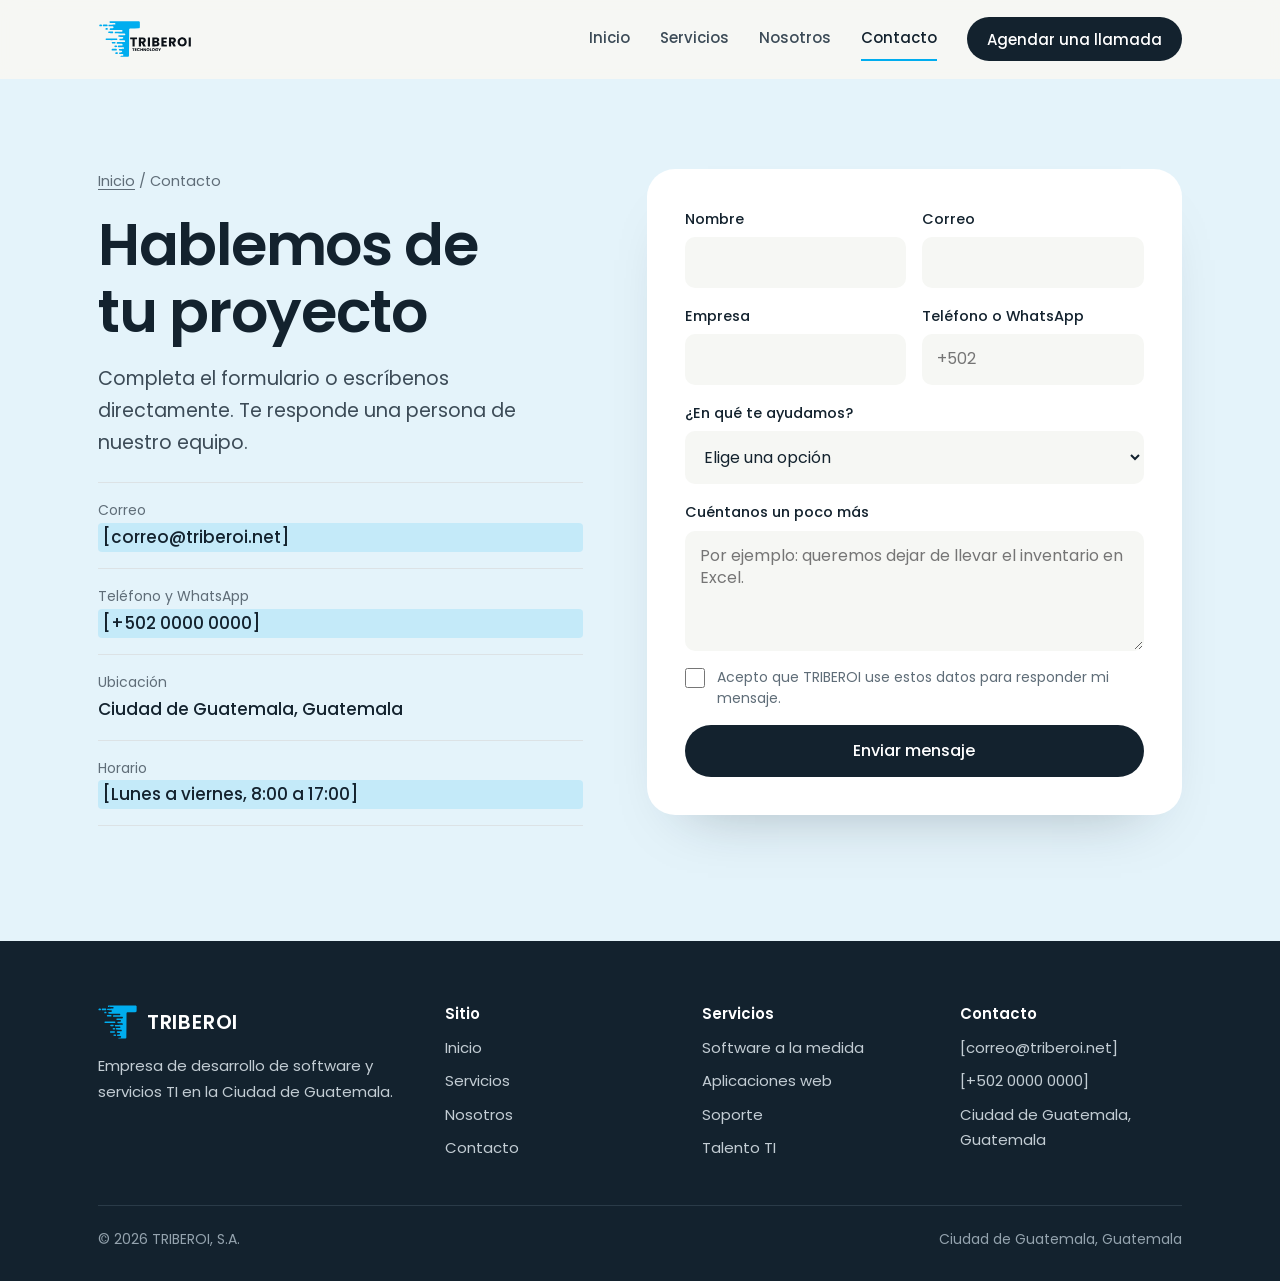
==== contacto/index.html @ c134e934 "Sitio TRIBEROI v4 Co-Authored-By: Claude Opus 5.5 <noreply@anthropic.com> Claude-Session: https://cl" ====
<!doctype html>
<html lang="es-GT">
<head>
<meta charset="utf-8">
<meta name="viewport" content="width=device-width, initial-scale=1, viewport-fit=cover">
<title>Contacto | TRIBEROI Technology, Guatemala</title>
<meta name="description" content="Cuéntanos qué necesitas en software, web o TI. Te responde una persona del equipo de TRIBEROI en la Ciudad de Guatemala.">
<link rel="canonical" href="https://www.triberoi.net/contacto">
<meta name="robots" content="index, follow, max-image-preview:large">
<meta name="geo.region" content="GT-GU"><meta name="geo.placename" content="Ciudad de Guatemala">
<meta property="og:type" content="website"><meta property="og:locale" content="es_GT"><meta property="og:site_name" content="TRIBEROI Technology">
<meta property="og:title" content="Contacto | TRIBEROI Technology, Guatemala"><meta property="og:description" content="Cuéntanos qué necesitas en software, web o TI. Te responde una persona del equipo de TRIBEROI en la Ciudad de Guatemala."><meta property="og:url" content="https://www.triberoi.net/contacto">
<meta property="og:image" content="https://www.triberoi.net/assets/simbolo.svg">
<meta name="twitter:card" content="summary_large_image">
<meta name="theme-color" content="#F6F7F4">
<link rel="icon" type="image/svg+xml" href="/assets/simbolo.svg">
<link rel="preconnect" href="https://fonts.googleapis.com"><link rel="preconnect" href="https://fonts.gstatic.com" crossorigin>
<link href="https://fonts.googleapis.com/css2?family=Poppins:wght@400;500;600&display=swap" rel="stylesheet">
<link rel="stylesheet" href="/assets/styles.css">
<script type="application/ld+json">
{"@context":"https://schema.org","@graph":[{"@type":"BreadcrumbList","itemListElement":[{"@type":"ListItem","position":1,"name":"Inicio","item":"https://www.triberoi.net/"},{"@type":"ListItem","position":2,"name":"Contacto","item":"https://www.triberoi.net/contacto"}]}]}
</script>
</head>
<body>
<a class="skip" href="#contenido">Saltar al contenido</a>
<header class="top">
  <div class="wrap">
    <a class="brand" href="/" aria-label="TRIBEROI, ir al inicio"><img src="/assets/logo.svg" alt="TRIBEROI Technology" width="101" height="38"></a>
    <button class="menu-btn" id="menuBtn" aria-expanded="false" aria-controls="nav" aria-label="Abrir menú"><svg width="22" height="22" viewBox="0 0 24 24" fill="none" stroke="currentColor" stroke-width="2" stroke-linecap="round" aria-hidden="true"><line x1="3" y1="7" x2="21" y2="7"/><line x1="3" y1="12" x2="21" y2="12"/><line x1="3" y1="17" x2="21" y2="17"/></svg></button>
    <nav class="nav" id="nav" aria-label="Principal">
      <a href="/">Inicio</a><a href="/servicios">Servicios</a><a href="/nosotros">Nosotros</a><a href="/contacto" aria-current="page">Contacto</a>
      <a class="btn btn-ink" href="/contacto">Agendar una llamada</a>
    </nav>
  </div>
</header>
<main id="contenido">

<section class="skyband" style="padding-top:clamp(48px,7vw,96px)">
  <div class="wrap contact">
    <div class="contact-copy">
      <p class="crumbs"><a href="/">Inicio</a> / Contacto</p>
      <h1>Hablemos de tu proyecto</h1>
      <p class="lead">Completa el formulario o escríbenos directamente. Te responde una persona de nuestro equipo.</p>
      <div class="info">
        <div><span>Correo</span><span class="ph">[correo@triberoi.net]</span></div>
        <div><span>Teléfono y WhatsApp</span><span class="ph">[+502 0000 0000]</span></div>
        <div><span>Ubicación</span><span>Ciudad de Guatemala, Guatemala</span></div>
        <div><span>Horario</span><span class="ph">[Lunes a viernes, 8:00 a 17:00]</span></div>
      </div>
    </div>
    <form data-form novalidate>
      <div class="field"><label for="c-nombre">Nombre</label><input id="c-nombre" name="nombre" type="text" autocomplete="name" required></div>
      <div class="field"><label for="c-correo">Correo</label><input id="c-correo" name="correo" type="email" autocomplete="email" required></div>
      <div class="field"><label for="c-empresa">Empresa</label><input id="c-empresa" name="empresa" type="text" autocomplete="organization"></div>
      <div class="field"><label for="c-tel">Teléfono o WhatsApp</label><input id="c-tel" name="telefono" type="tel" autocomplete="tel" placeholder="+502"></div>
      <div class="field full"><label for="c-servicio">¿En qué te ayudamos?</label><select id="c-servicio" name="servicio"><option value="">Elige una opción</option><option value="software">Software a la medida</option><option value="web">Aplicaciones y sitios web</option><option value="hosting">Hosting y nube</option><option value="soporte">Soporte y mantenimiento</option><option value="datos">Bases de datos</option><option value="marketing">Marketing digital</option><option value="talento">Outsourcing de talento TI</option><option value="consultoria">Consultoría tecnológica</option><option value="otro">Aún no lo sé</option></select></div>
      <div class="field full"><label for="c-msg">Cuéntanos un poco más</label><textarea id="c-msg" name="mensaje" placeholder="Por ejemplo: queremos dejar de llevar el inventario en Excel."></textarea></div>
      <label class="check" for="c-priv"><input id="c-priv" name="privacidad" type="checkbox" required>Acepto que TRIBEROI use estos datos para responder mi mensaje.</label>
      <button class="btn btn-ink" type="submit">Enviar mensaje</button>
    </form>
  </div>
</section>
</main>
<footer>
  <div class="wrap">
    <div class="foot">
      <div><p class="foot-brand"><img src="/assets/simbolo.svg" alt="" width="40" height="35"><span>TRIBEROI</span></p><p>Empresa de desarrollo de software y servicios TI en la Ciudad de Guatemala.</p></div>
      <div><h2>Sitio</h2><ul><li><a href="/">Inicio</a></li><li><a href="/servicios">Servicios</a></li><li><a href="/nosotros">Nosotros</a></li><li><a href="/contacto">Contacto</a></li></ul></div>
      <div><h2>Servicios</h2><ul><li><a href="/servicios#software">Software a la medida</a></li><li><a href="/servicios#web">Aplicaciones web</a></li><li><a href="/servicios#soporte">Soporte</a></li><li><a href="/servicios#talento">Talento TI</a></li></ul></div>
      <div><h2>Contacto</h2><ul><li>[correo@triberoi.net]</li><li>[+502 0000 0000]</li><li>Ciudad de Guatemala, Guatemala</li></ul></div>
    </div>
    <div class="legal"><span>© 2026 TRIBEROI, S.A.</span><span>Ciudad de Guatemala, Guatemala</span></div>
  </div>
</footer>
<script src="/assets/app.js" defer></script>
</body>
</html>
---- assets/styles.css ----
:root{
  --paper:#F6F7F4;
  --white:#FFFFFF;
  --ink:#13222E;
  --ink-2:#3C4B57;
  --muted:#5F6D78;
  --line:#DCE2E5;
  --sky:#E4F3FA;
  --cyan:#00ADEF;
  --deep:#075E83;
  --font:'Poppins',ui-sans-serif,system-ui,-apple-system,'Segoe UI',sans-serif;
  --max:1180px;
  --gut:clamp(20px,5vw,48px);
  --r-lg:28px;
  --r-md:16px;
  --r-sm:10px;
  --ease:cubic-bezier(.2,.7,.2,1);
  color-scheme:light;
}
*{box-sizing:border-box}
html{scroll-behavior:smooth}
body{margin:0;background:var(--paper);color:var(--ink);font-family:var(--font);font-size:17px;line-height:1.7;-webkit-font-smoothing:antialiased}
img{max-width:100%;display:block}
a{color:var(--deep);text-underline-offset:3px}
h1,h2,h3{margin:0;font-weight:600;line-height:1.14;letter-spacing:-0.022em;text-wrap:balance;color:var(--ink)}
h1{font-size:clamp(2.3rem,4.6vw,3.7rem)}
h2{font-size:clamp(1.75rem,3vw,2.5rem)}
h3{font-size:1.18rem;letter-spacing:-0.01em}
p{margin:0}
:focus-visible{outline:3px solid var(--cyan);outline-offset:3px;border-radius:6px}
.wrap{max-width:var(--max);margin-inline:auto;padding-inline:var(--gut)}
.lead{font-size:clamp(1.06rem,1.5vw,1.22rem);color:var(--ink-2);max-width:34em;line-height:1.65}
.muted{color:var(--muted)}
.skip{position:absolute;left:-999px;top:8px;background:var(--ink);color:#fff;padding:10px 14px;border-radius:8px;z-index:50}
.skip:focus{left:8px}
.top{position:sticky;top:env(safe-area-inset-top,0px);z-index:30;background:rgba(246,247,244,.92);backdrop-filter:blur(10px);-webkit-backdrop-filter:blur(10px);border-bottom:1px solid transparent;transition:border-color .3s}
.top.scrolled{border-bottom-color:var(--line)}
.top .wrap{display:flex;align-items:center;justify-content:space-between;gap:24px;height:78px}
.brand img{height:38px;width:auto}
.nav{display:flex;align-items:center;gap:30px}
.nav a{color:var(--ink-2);text-decoration:none;font-size:15px;font-weight:500;padding-block:8px;border-bottom:2px solid transparent}
.nav a:hover{color:var(--ink)}
.nav a[aria-current="page"]{color:var(--ink);border-bottom-color:var(--cyan)}
.menu-btn{display:none;width:44px;height:44px;border-radius:12px;border:1px solid var(--line);background:var(--white);color:var(--ink);align-items:center;justify-content:center;cursor:pointer}
@media (max-width:880px){
  .menu-btn{display:inline-flex}
  .nav{display:none;position:absolute;left:0;right:0;top:100%;flex-direction:column;align-items:stretch;gap:0;background:var(--paper);border-bottom:1px solid var(--line);padding:6px var(--gut) 20px}
  .nav.open{display:flex}
  .nav a{padding-block:14px;border-bottom:1px solid var(--line);font-size:17px}
  .nav a[aria-current="page"]{border-bottom-color:var(--line);color:var(--deep)}
  .nav .btn{margin-top:16px}
}
.btn{display:inline-flex;align-items:center;justify-content:center;min-height:52px;padding:0 24px;border-radius:999px;font:500 16px/1 var(--font);text-decoration:none;border:0;cursor:pointer;transition:background .2s,color .2s,transform .15s}
.btn:active{transform:scale(.98)}
.btn-ink{background:var(--ink);color:#fff}
.btn-ink:hover{background:#1F3546}
.btn-cyan{background:var(--cyan);color:var(--ink)}
.btn-cyan:hover{background:#33BEF2}
.btn-ghost{background:transparent;color:var(--ink);box-shadow:inset 0 0 0 1.5px #B9C4CA}
.btn-ghost:hover{box-shadow:inset 0 0 0 1.5px var(--ink)}
.nav .btn{min-height:44px;padding:0 20px;font-size:15px;color:#fff;border-bottom:0}
.textlink{font-weight:500;color:var(--deep);text-decoration:underline;text-decoration-thickness:1.5px;text-underline-offset:5px}
.textlink:hover{color:var(--ink)}
section{padding-block:clamp(72px,9vw,120px)}
.white{background:var(--white)}
.skyband{background:var(--sky)}
.sec-head{display:flex;flex-direction:column;gap:14px;max-width:640px;margin-bottom:clamp(36px,5vw,56px)}
.photo{position:relative;border-radius:var(--r-lg);overflow:hidden;background:var(--sky)}
.photo img{width:100%;height:100%;object-fit:cover}
.photo.noimg img{display:none}
.photo.noimg::before{content:"";position:absolute;inset:0;background:url(/assets/simbolo.svg) center/34% no-repeat}
.hero{padding-block:clamp(40px,6vw,80px) clamp(64px,8vw,104px)}
.hero .wrap{display:grid;grid-template-columns:minmax(0,1fr) minmax(0,1.02fr);gap:clamp(36px,5vw,72px);align-items:center}
.hero-copy{display:flex;flex-direction:column;gap:26px;min-width:0}
.hero .actions{display:flex;gap:12px;flex-wrap:wrap}
.hero-note{font-size:14.5px;color:var(--muted)}
.hero-visual{position:relative;min-width:0}
.hero-visual .photo{aspect-ratio:5/4.4;clip-path:inset(0 0 0 0 round var(--r-lg));animation:unveil 1.1s var(--ease) both}
.badge-t{position:absolute;left:-26px;bottom:-26px;width:132px;height:132px;border-radius:26px;background:var(--white);box-shadow:0 18px 40px -18px rgba(19,34,46,.35);display:flex;align-items:center;justify-content:center;overflow:hidden;animation:pop .7s var(--ease) .75s both}
.badge-t svg{width:86px;height:auto}
.badge-t .stream{transform-origin:right center;animation:stream .9s var(--ease) both}
.hero-tag{position:absolute;right:18px;top:18px;background:rgba(255,255,255,.94);border-radius:999px;padding:8px 14px;font-size:13.5px;font-weight:500;color:var(--ink);box-shadow:0 8px 20px -12px rgba(0,0,0,.4);animation:pop .6s var(--ease) 1s both}
@keyframes unveil{from{clip-path:inset(0 0 100% 0 round var(--r-lg))}to{clip-path:inset(0 0 0 0 round var(--r-lg))}}
@keyframes pop{from{opacity:0;transform:translateY(14px) scale(.96)}to{opacity:1;transform:none}}
@keyframes stream{from{transform:scaleX(0);opacity:0}to{transform:scaleX(1);opacity:1}}
@media (max-width:880px){.hero .wrap{grid-template-columns:1fr}.badge-t{left:16px;bottom:-22px;width:104px;height:104px;border-radius:22px}.badge-t svg{width:66px}}
.explorer{display:grid;grid-template-columns:minmax(0,.9fr) minmax(0,1.1fr);gap:clamp(28px,4vw,56px);align-items:start}
.svc-list{list-style:none;margin:0;padding:0;display:flex;flex-direction:column;border-top:1px solid var(--line)}
.svc-list button{width:100%;display:flex;justify-content:space-between;align-items:center;gap:16px;text-align:left;background:none;border:0;border-bottom:1px solid var(--line);padding:18px 4px;font:500 1.12rem/1.3 var(--font);color:var(--ink-2);cursor:pointer;transition:color .2s,padding .25s var(--ease)}
.svc-list button:hover{color:var(--ink)}
.svc-list button[aria-selected="true"]{color:var(--ink);padding-left:14px;font-weight:600;box-shadow:inset 3px 0 0 var(--cyan)}
.svc-list .chev{flex-shrink:0;width:20px;height:20px;opacity:0;transition:opacity .2s,transform .25s var(--ease)}
.svc-list button[aria-selected="true"] .chev{opacity:1;transform:translateX(2px)}
.svc-panel{position:sticky;top:104px;background:var(--paper);border-radius:var(--r-lg);padding:clamp(26px,3.4vw,44px);min-height:420px;display:flex;flex-direction:column;gap:18px}
.svc-panel[hidden]{display:none}
.svc-panel.enter{animation:fadein .35s var(--ease)}
.svc-panel h3{font-size:clamp(1.45rem,2.4vw,1.9rem);letter-spacing:-0.02em}
.svc-panel p{color:var(--ink-2)}
.svc-panel .inc-title{font-weight:600;font-size:15px;color:var(--ink);margin-top:6px}
.svc-panel ul{margin:0;padding:0;list-style:none;display:grid;grid-template-columns:repeat(2,minmax(0,1fr));gap:10px 22px}
.svc-panel li{position:relative;padding-left:22px;font-size:15.5px;color:var(--ink-2);line-height:1.5}
.svc-panel li::before{content:"";position:absolute;left:0;top:.55em;width:12px;height:5px;border-radius:3px;background:var(--cyan)}
.svc-panel .panel-foot{margin-top:auto;padding-top:10px}
@keyframes fadein{from{opacity:0;transform:translateY(6px)}to{opacity:1;transform:none}}
@media (max-width:900px){.explorer{grid-template-columns:1fr}.svc-panel{position:static;min-height:0}}
@media (max-width:520px){.svc-panel ul{grid-template-columns:1fr}}
.steps{list-style:none;margin:0;padding:0;display:grid;grid-template-columns:repeat(4,minmax(0,1fr));gap:28px;position:relative;counter-reset:s}
.steps::before{content:"";position:absolute;left:22px;right:calc((100% - 84px) / 4 - 22px);top:21px;height:2px;background:repeating-linear-gradient(90deg,#B9C4CA 0 6px,transparent 6px 12px)}
.steps li{position:relative;counter-increment:s;display:flex;flex-direction:column;gap:10px;min-width:0}
.steps li::before{content:counter(s);position:relative;display:flex;align-items:center;justify-content:center;width:44px;height:44px;border-radius:50%;background:var(--white);border:2px solid var(--ink);font-weight:600;color:var(--ink);margin-bottom:8px}
.steps li:first-child::before{background:var(--cyan);border-color:var(--cyan)}
.steps p{color:var(--ink-2);font-size:16px}
@media (max-width:900px){.steps{grid-template-columns:1fr 1fr}.steps::before{display:none}}
@media (max-width:520px){.steps{grid-template-columns:1fr}}
.people{display:grid;grid-template-columns:minmax(0,1.05fr) minmax(0,.95fr);gap:clamp(36px,5vw,80px);align-items:center}
.people .photo{aspect-ratio:4/3.3}
.promise{display:flex;flex-direction:column;gap:22px}
.promise ul{list-style:none;margin:6px 0 0;padding:0;display:flex;flex-direction:column;gap:18px}
.promise li{display:grid;grid-template-columns:28px 1fr;gap:12px}
.promise li svg{margin-top:3px}
.promise li b{display:block;font-weight:600;color:var(--ink)}
.promise li span{color:var(--ink-2);font-size:16px}
@media (max-width:900px){.people{grid-template-columns:1fr}}
.faq{display:grid;grid-template-columns:minmax(0,.8fr) minmax(0,1.2fr);gap:clamp(32px,5vw,80px)}
.faq-list{border-top:1px solid var(--line)}
.faq details{border-bottom:1px solid var(--line)}
.faq summary{list-style:none;cursor:pointer;display:flex;justify-content:space-between;align-items:center;gap:20px;padding-block:22px;font-weight:500;font-size:1.06rem}
.faq summary::-webkit-details-marker{display:none}
.faq summary .pm{position:relative;width:16px;height:16px;flex-shrink:0}
.faq summary .pm::before,.faq summary .pm::after{content:"";position:absolute;left:0;top:7px;width:16px;height:2px;background:var(--ink);border-radius:2px;transition:transform .25s var(--ease)}
.faq summary .pm::after{transform:rotate(90deg)}
.faq details[open] summary .pm::after{transform:rotate(0)}
.faq details p{padding-bottom:22px;color:var(--ink-2);max-width:40em}
@media (max-width:900px){.faq{grid-template-columns:1fr}}
.contact{display:grid;grid-template-columns:minmax(0,.95fr) minmax(0,1.05fr);gap:clamp(32px,5vw,80px);align-items:start}
.contact-copy{display:flex;flex-direction:column;gap:18px}
.person-note{display:flex;gap:14px;align-items:center;margin-top:8px;padding:16px 18px;background:rgba(255,255,255,.7);border-radius:var(--r-md)}
.person-note .dot{width:10px;height:10px;border-radius:50%;background:#2BB673;flex-shrink:0;box-shadow:0 0 0 4px rgba(43,182,115,.18)}
.person-note span{font-size:15px;color:var(--ink-2)}
form{display:grid;grid-template-columns:repeat(2,minmax(0,1fr));gap:16px;background:var(--white);border-radius:var(--r-lg);padding:clamp(22px,3vw,38px);box-shadow:0 30px 60px -40px rgba(19,34,46,.35)}
.field{display:flex;flex-direction:column;gap:6px;min-width:0}
.field.full{grid-column:1/-1}
label{font-size:14.5px;font-weight:500;color:var(--ink)}
input,select,textarea{font:400 16px/1.4 var(--font);color:var(--ink);background:var(--paper);border:1.5px solid transparent;border-radius:var(--r-sm);padding:13px 14px;width:100%;transition:border-color .2s,background .2s}
input:hover,select:hover,textarea:hover{border-color:var(--line)}
input:focus,select:focus,textarea:focus{outline:none;background:var(--white);border-color:var(--cyan)}
textarea{min-height:120px;resize:vertical}
.check{grid-column:1/-1;display:flex;gap:12px;align-items:flex-start;font-size:14px;font-weight:400;color:var(--muted);line-height:1.5}
.check input{width:20px;height:20px;margin:1px 0 0;flex-shrink:0;accent-color:var(--ink)}
form .btn{grid-column:1/-1}
.form-msg{grid-column:1/-1;font-size:15px;border-radius:var(--r-sm);padding:14px 16px}
.form-msg.ok{background:#E8F7EF;color:#14532D}
.form-msg.err{background:#FDECEC;color:#8A1C1C}
@media (max-width:900px){.contact{grid-template-columns:1fr}}
@media (max-width:540px){form{grid-template-columns:1fr}}
.ph{background:rgba(0,173,239,.14);border-radius:4px;padding:0 4px}
.page-intro{padding-block:clamp(48px,7vw,96px) clamp(40px,5vw,64px)}
.page-intro .wrap{display:flex;flex-direction:column;gap:20px}
.page-intro h1{max-width:15em}
.crumbs{font-size:14.5px;color:var(--muted)}
.crumbs a{color:var(--muted)}
.svc-rows{display:flex;flex-direction:column}
.svc-row{display:grid;grid-template-columns:minmax(0,1fr) minmax(0,1.15fr) minmax(0,1fr);gap:20px 44px;padding-block:44px;border-top:1px solid var(--line);scroll-margin-top:96px}
.svc-row:last-child{border-bottom:1px solid var(--line)}
.svc-row h2{font-size:1.5rem}
.svc-row p{color:var(--ink-2)}
.svc-row ul{margin:0;padding:0;list-style:none;display:flex;flex-direction:column;gap:8px}
.svc-row li{position:relative;padding-left:22px;color:var(--ink-2);font-size:15.5px;line-height:1.5}
.svc-row li::before{content:"";position:absolute;left:0;top:.55em;width:12px;height:5px;border-radius:3px;background:var(--cyan)}
.svc-row .textlink{display:inline-block;margin-top:14px;font-size:15px}
@media (max-width:900px){.svc-row{grid-template-columns:1fr}}
.split{display:grid;grid-template-columns:minmax(0,1fr) minmax(0,1fr);gap:clamp(32px,5vw,72px);align-items:center}
.split .photo{aspect-ratio:4/3.2}
@media (max-width:900px){.split{grid-template-columns:1fr}}
.mv{display:grid;grid-template-columns:repeat(2,minmax(0,1fr));gap:24px}
.mv div{background:var(--white);border-radius:var(--r-lg);padding:clamp(24px,3vw,40px);display:flex;flex-direction:column;gap:12px}
.mv h2{font-size:1.25rem;color:var(--deep)}
.mv p{font-size:1.18rem;line-height:1.55}
@media (max-width:760px){.mv{grid-template-columns:1fr}}
.values{display:grid;grid-template-columns:repeat(4,minmax(0,1fr));gap:28px}
.values div{display:flex;flex-direction:column;gap:8px}
.values p{color:var(--ink-2);font-size:16px}
@media (max-width:900px){.values{grid-template-columns:repeat(2,minmax(0,1fr))}}
@media (max-width:520px){.values{grid-template-columns:1fr}}
.facts{display:grid;grid-template-columns:repeat(4,minmax(0,1fr));gap:20px;margin:0}
.facts div{display:flex;flex-direction:column;gap:4px}
.facts dt{font-size:14px;color:var(--muted)}
.facts dd{margin:0;font-weight:600}
@media (max-width:760px){.facts{grid-template-columns:repeat(2,minmax(0,1fr))}}
.info{display:flex;flex-direction:column;margin-top:6px;border-top:1px solid var(--line)}
.info div{display:flex;flex-direction:column;padding-block:16px;border-bottom:1px solid var(--line)}
.info span:first-child{font-size:14px;color:var(--muted)}
.info span:last-child{font-weight:500}
.band .wrap{display:flex;justify-content:space-between;align-items:center;gap:24px 48px;flex-wrap:wrap}
.band .wrap > div{display:flex;flex-direction:column;gap:10px;max-width:620px}
footer{background:var(--ink);color:#C3CDD4;padding-block:64px 30px;font-size:15px}
.foot{display:grid;grid-template-columns:minmax(0,1.4fr) repeat(3,minmax(0,1fr));gap:36px}
.foot-brand{display:flex;align-items:center;gap:10px;margin:0 0 14px;font-weight:600;font-size:20px;letter-spacing:.04em;color:#fff}
.foot-brand img{height:34px;width:auto}
.foot h2{font-size:15px;color:#fff;margin:0 0 12px;letter-spacing:0}
.foot ul{list-style:none;margin:0;padding:0;display:flex;flex-direction:column;gap:8px}
.foot a{color:#C3CDD4;text-decoration:none}
.foot a:hover{color:#fff}
.legal{display:flex;justify-content:space-between;gap:12px;flex-wrap:wrap;border-top:1px solid #2A3B48;margin-top:44px;padding-top:22px;font-size:14px;color:#94A3AE}
.legal a{color:#94A3AE}
@media (max-width:900px){.foot{grid-template-columns:1fr 1fr}}
@media (max-width:520px){.foot{grid-template-columns:1fr}}
@media (prefers-reduced-motion:reduce){
  html{scroll-behavior:auto}
  *,*::before,*::after{animation:none!important;transition:none!important}
}
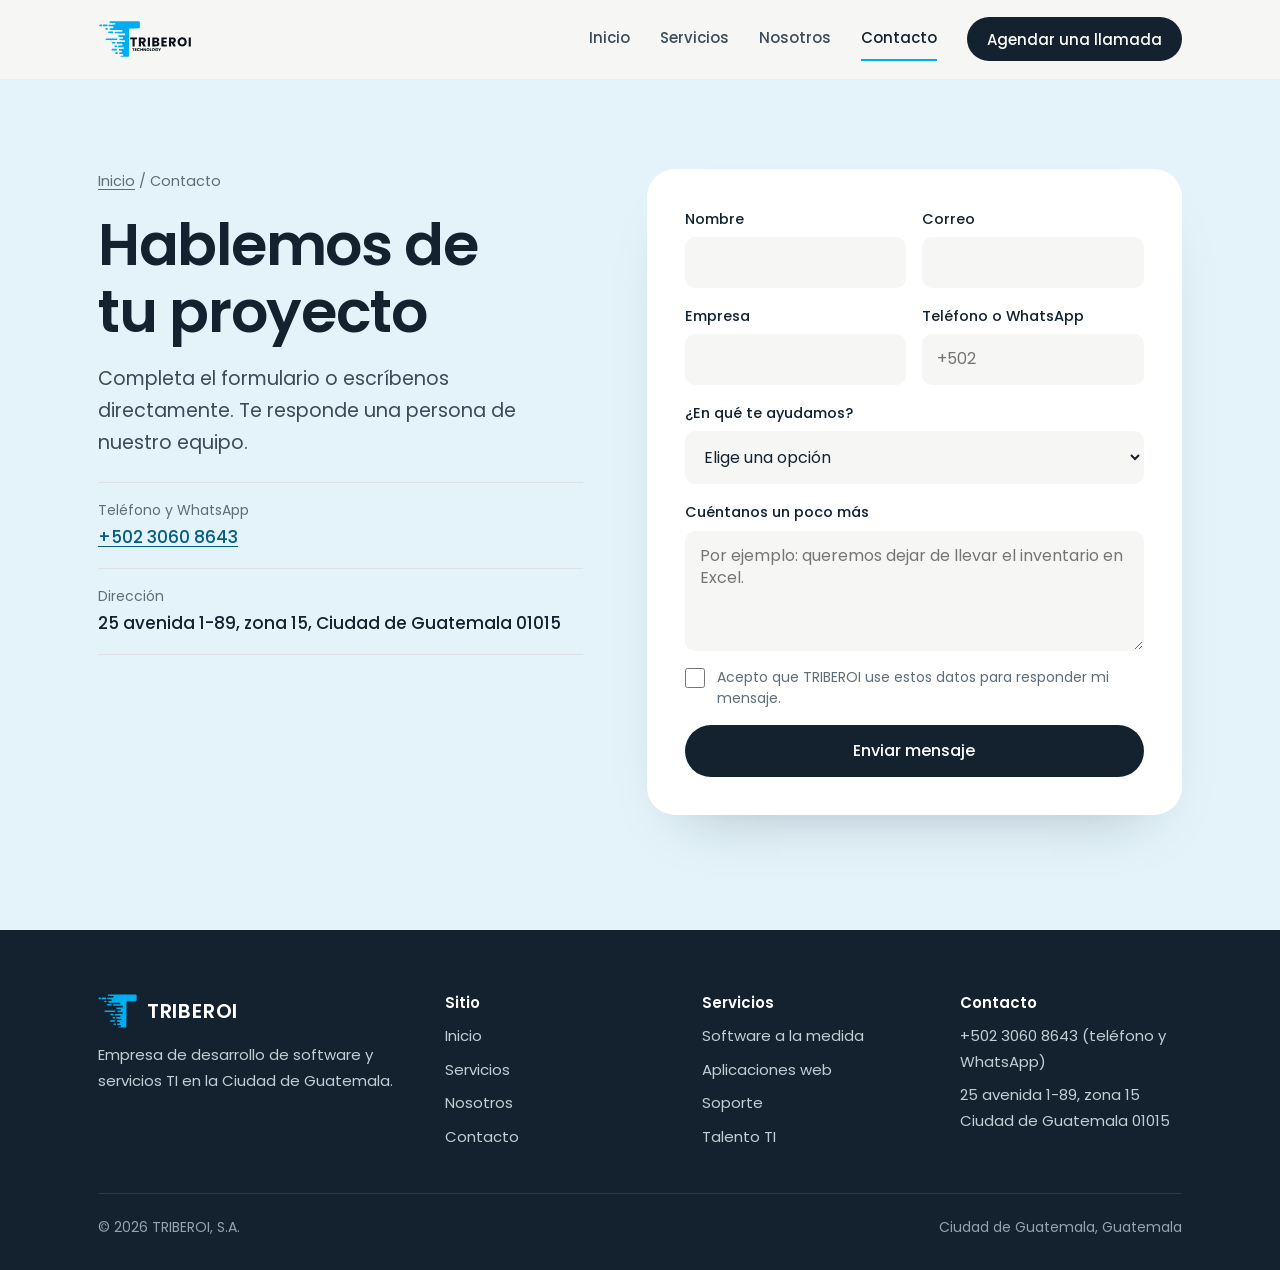
==== commit a4e962e4: "Datos de contacto reales y hero sin botones Co-Authored-By: Claude Opus 5.5 <noreply@anthropic.com> " ====
--- a/contacto/index.html
+++ b/contacto/index.html
@@ -42,10 +42,8 @@
       <h1>Hablemos de tu proyecto</h1>
       <p class="lead">Completa el formulario o escríbenos directamente. Te responde una persona de nuestro equipo.</p>
       <div class="info">
-        <div><span>Correo</span><span class="ph">[correo@triberoi.net]</span></div>
-        <div><span>Teléfono y WhatsApp</span><span class="ph">[+502 0000 0000]</span></div>
-        <div><span>Ubicación</span><span>Ciudad de Guatemala, Guatemala</span></div>
-        <div><span>Horario</span><span class="ph">[Lunes a viernes, 8:00 a 17:00]</span></div>
+        <div><span>Teléfono y WhatsApp</span><span><a href="https://wa.me/50230608643" target="_blank" rel="noopener">+502 3060 8643</a></span></div>
+        <div><span>Dirección</span><span>25 avenida 1-89, zona 15, Ciudad de Guatemala 01015</span></div>
       </div>
     </div>
     <form data-form novalidate>
@@ -67,7 +65,7 @@
       <div><p class="foot-brand"><img src="/assets/simbolo.svg" alt="" width="40" height="35"><span>TRIBEROI</span></p><p>Empresa de desarrollo de software y servicios TI en la Ciudad de Guatemala.</p></div>
       <div><h2>Sitio</h2><ul><li><a href="/">Inicio</a></li><li><a href="/servicios">Servicios</a></li><li><a href="/nosotros">Nosotros</a></li><li><a href="/contacto">Contacto</a></li></ul></div>
       <div><h2>Servicios</h2><ul><li><a href="/servicios#software">Software a la medida</a></li><li><a href="/servicios#web">Aplicaciones web</a></li><li><a href="/servicios#soporte">Soporte</a></li><li><a href="/servicios#talento">Talento TI</a></li></ul></div>
-      <div><h2>Contacto</h2><ul><li>[correo@triberoi.net]</li><li>[+502 0000 0000]</li><li>Ciudad de Guatemala, Guatemala</li></ul></div>
+      <div><h2>Contacto</h2><ul><li><a href="https://wa.me/50230608643" target="_blank" rel="noopener">+502 3060 8643 (teléfono y WhatsApp)</a></li><li>25 avenida 1-89, zona 15<br>Ciudad de Guatemala 01015</li></ul></div>
     </div>
     <div class="legal"><span>© 2026 TRIBEROI, S.A.</span><span>Ciudad de Guatemala, Guatemala</span></div>
   </div>
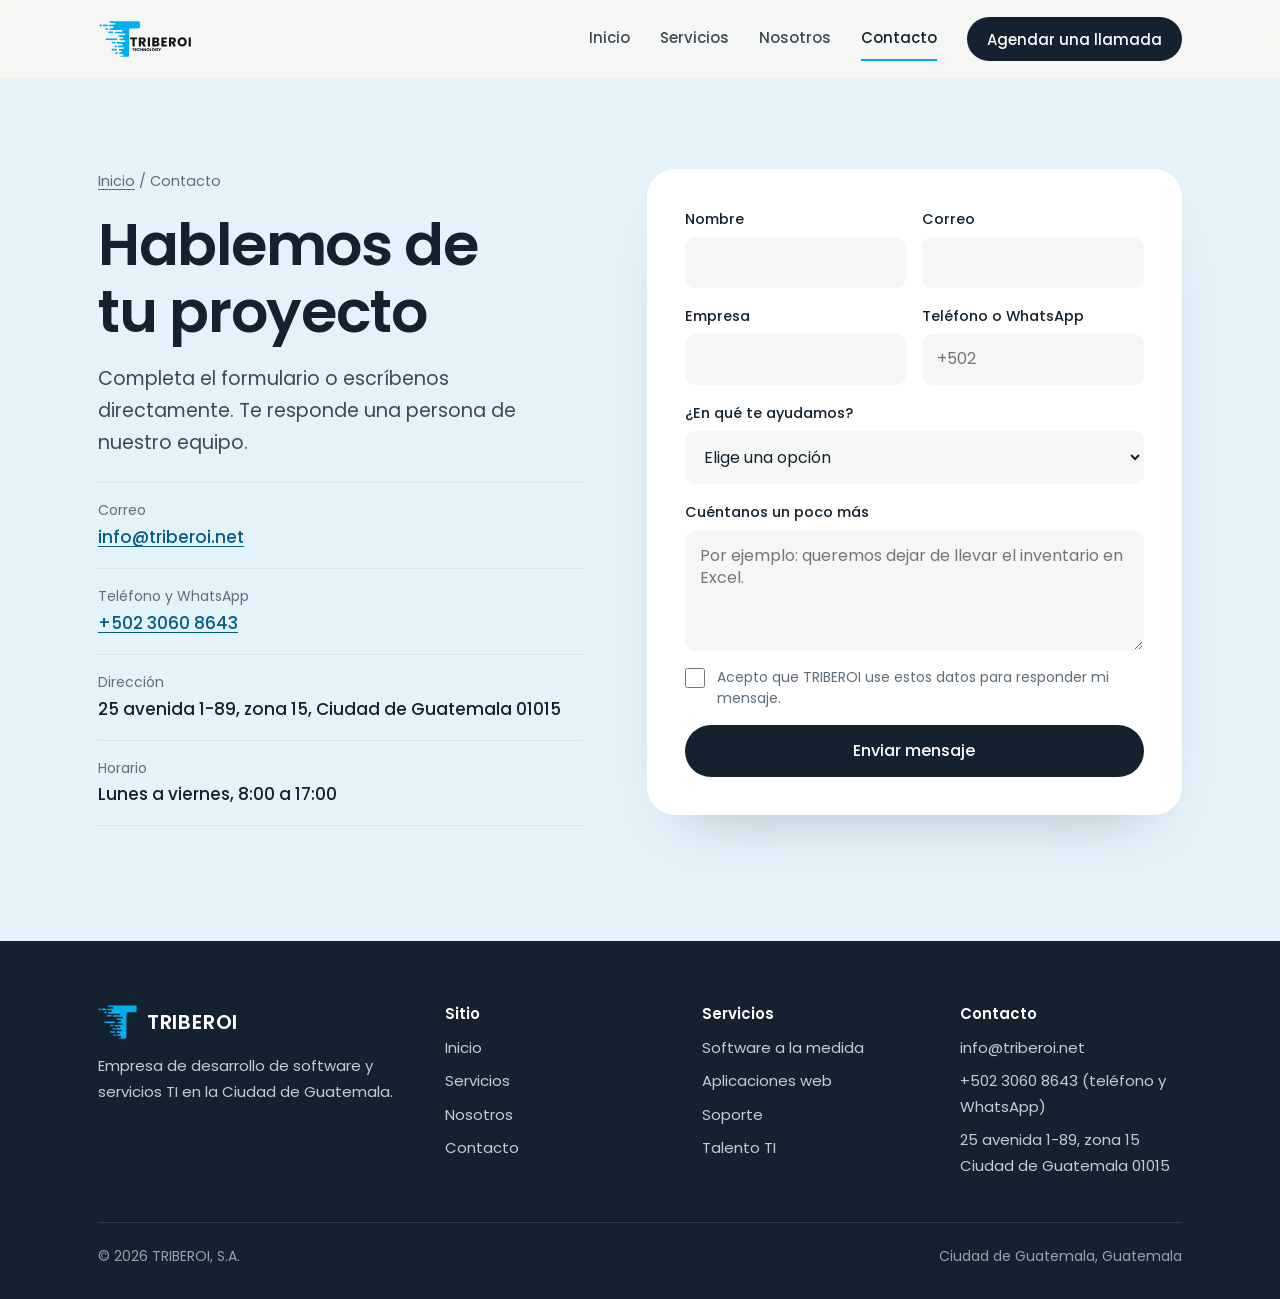
==== commit f76b5b71: "Correo info@triberoi.net y horario de atención Co-Authored-By: Claude Opus 5.5 <noreply@anthropic.co" ====
--- a/contacto/index.html
+++ b/contacto/index.html
@@ -42,8 +42,10 @@
       <h1>Hablemos de tu proyecto</h1>
       <p class="lead">Completa el formulario o escríbenos directamente. Te responde una persona de nuestro equipo.</p>
       <div class="info">
+        <div><span>Correo</span><span><a href="mailto:info@triberoi.net">info@triberoi.net</a></span></div>
         <div><span>Teléfono y WhatsApp</span><span><a href="https://wa.me/50230608643" target="_blank" rel="noopener">+502 3060 8643</a></span></div>
         <div><span>Dirección</span><span>25 avenida 1-89, zona 15, Ciudad de Guatemala 01015</span></div>
+        <div><span>Horario</span><span>Lunes a viernes, 8:00 a 17:00</span></div>
       </div>
     </div>
     <form data-form novalidate>
@@ -65,7 +67,7 @@
       <div><p class="foot-brand"><img src="/assets/simbolo.svg" alt="" width="40" height="35"><span>TRIBEROI</span></p><p>Empresa de desarrollo de software y servicios TI en la Ciudad de Guatemala.</p></div>
       <div><h2>Sitio</h2><ul><li><a href="/">Inicio</a></li><li><a href="/servicios">Servicios</a></li><li><a href="/nosotros">Nosotros</a></li><li><a href="/contacto">Contacto</a></li></ul></div>
       <div><h2>Servicios</h2><ul><li><a href="/servicios#software">Software a la medida</a></li><li><a href="/servicios#web">Aplicaciones web</a></li><li><a href="/servicios#soporte">Soporte</a></li><li><a href="/servicios#talento">Talento TI</a></li></ul></div>
-      <div><h2>Contacto</h2><ul><li><a href="https://wa.me/50230608643" target="_blank" rel="noopener">+502 3060 8643 (teléfono y WhatsApp)</a></li><li>25 avenida 1-89, zona 15<br>Ciudad de Guatemala 01015</li></ul></div>
+      <div><h2>Contacto</h2><ul><li><a href="mailto:info@triberoi.net">info@triberoi.net</a></li><li><a href="https://wa.me/50230608643" target="_blank" rel="noopener">+502 3060 8643 (teléfono y WhatsApp)</a></li><li>25 avenida 1-89, zona 15<br>Ciudad de Guatemala 01015</li></ul></div>
     </div>
     <div class="legal"><span>© 2026 TRIBEROI, S.A.</span><span>Ciudad de Guatemala, Guatemala</span></div>
   </div>
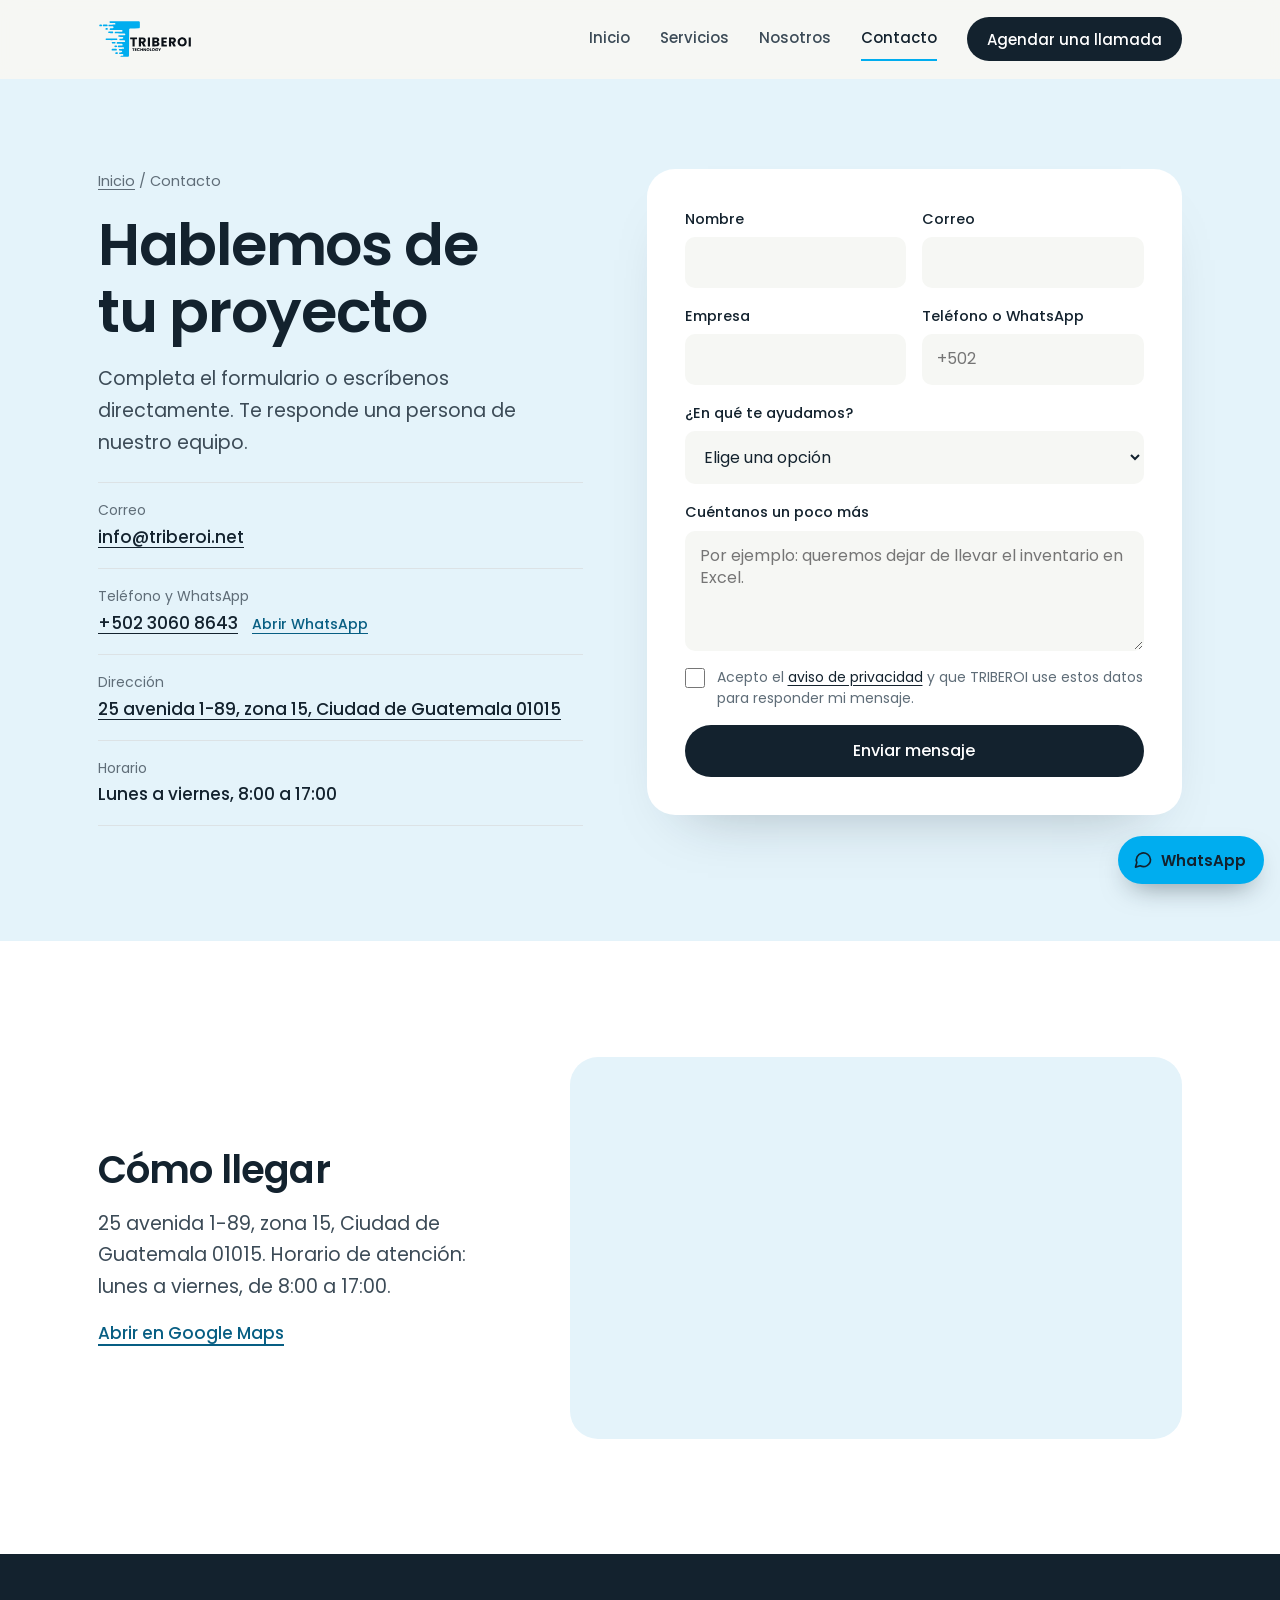
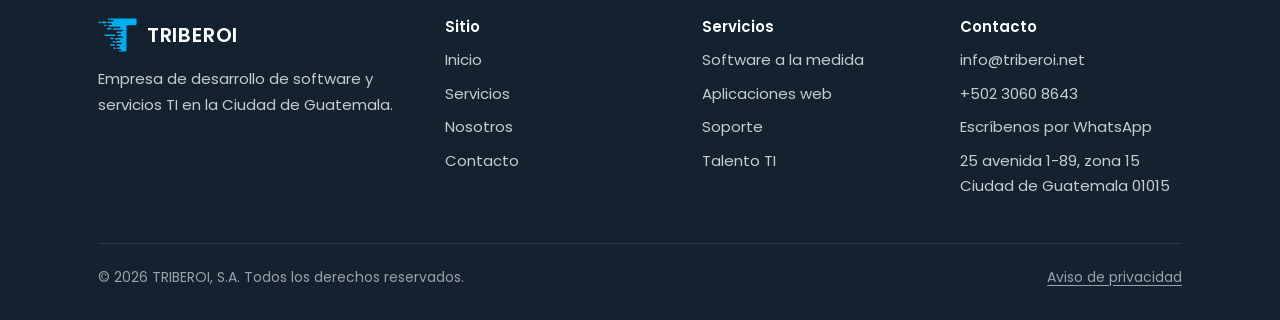
==== commit 5f21c6bb: "SEO, GEO y acabado profesional - Schema completo por página (organización, servicios, FAQ, migas) - " ====
--- a/contacto/index.html
+++ b/contacto/index.html
@@ -4,21 +4,27 @@
 <meta charset="utf-8">
 <meta name="viewport" content="width=device-width, initial-scale=1, viewport-fit=cover">
 <title>Contacto | TRIBEROI Technology, Guatemala</title>
-<meta name="description" content="Cuéntanos qué necesitas en software, web o TI. Te responde una persona del equipo de TRIBEROI en la Ciudad de Guatemala.">
+<meta name="description" content="Escríbenos a info@triberoi.net o al +502 3060 8643. Oficina en 25 avenida 1-89, zona 15, Ciudad de Guatemala. Te responde una persona del equipo.">
 <link rel="canonical" href="https://www.triberoi.net/contacto">
-<meta name="robots" content="index, follow, max-image-preview:large">
+<link rel="alternate" hreflang="es-GT" href="https://www.triberoi.net/contacto"><link rel="alternate" hreflang="x-default" href="https://www.triberoi.net/contacto">
+<meta name="robots" content="index, follow, max-image-preview:large, max-snippet:-1">
+<meta name="author" content="TRIBEROI, S.A.">
 <meta name="geo.region" content="GT-GU"><meta name="geo.placename" content="Ciudad de Guatemala">
 <meta property="og:type" content="website"><meta property="og:locale" content="es_GT"><meta property="og:site_name" content="TRIBEROI Technology">
-<meta property="og:title" content="Contacto | TRIBEROI Technology, Guatemala"><meta property="og:description" content="Cuéntanos qué necesitas en software, web o TI. Te responde una persona del equipo de TRIBEROI en la Ciudad de Guatemala."><meta property="og:url" content="https://www.triberoi.net/contacto">
-<meta property="og:image" content="https://www.triberoi.net/assets/simbolo.svg">
-<meta name="twitter:card" content="summary_large_image">
+<meta property="og:title" content="Contacto | TRIBEROI Technology, Guatemala"><meta property="og:description" content="Escríbenos a info@triberoi.net o al +502 3060 8643. Oficina en 25 avenida 1-89, zona 15, Ciudad de Guatemala. Te responde una persona del equipo."><meta property="og:url" content="https://www.triberoi.net/contacto">
+<meta property="og:image" content="https://www.triberoi.net/assets/og-triberoi.png"><meta property="og:image:width" content="1200"><meta property="og:image:height" content="630"><meta property="og:image:alt" content="TRIBEROI: Hacemos que la tecnología trabaje para tu empresa">
+<meta name="twitter:card" content="summary_large_image"><meta name="twitter:title" content="Contacto | TRIBEROI Technology, Guatemala"><meta name="twitter:description" content="Escríbenos a info@triberoi.net o al +502 3060 8643. Oficina en 25 avenida 1-89, zona 15, Ciudad de Guatemala. Te responde una persona del equipo."><meta name="twitter:image" content="https://www.triberoi.net/assets/og-triberoi.png">
 <meta name="theme-color" content="#F6F7F4">
-<link rel="icon" type="image/svg+xml" href="/assets/simbolo.svg">
-<link rel="preconnect" href="https://fonts.googleapis.com"><link rel="preconnect" href="https://fonts.gstatic.com" crossorigin>
-<link href="https://fonts.googleapis.com/css2?family=Poppins:wght@400;500;600&display=swap" rel="stylesheet">
-<link rel="stylesheet" href="/assets/styles.css">
+<link rel="icon" href="/favicon.ico" sizes="48x48">
+<link rel="icon" href="/assets/simbolo.svg" type="image/svg+xml">
+<link rel="apple-touch-icon" href="/apple-touch-icon.png">
+<link rel="manifest" href="/site.webmanifest">
+<link rel="preload" href="/assets/fonts/poppins-latin-600-normal.woff2" as="font" type="font/woff2" crossorigin>
+<link rel="preload" href="/assets/fonts/poppins-latin-400-normal.woff2" as="font" type="font/woff2" crossorigin>
+<link rel="preconnect" href="https://images.unsplash.com" crossorigin>
+<link rel="stylesheet" href="/assets/styles.css?v=5">
 <script type="application/ld+json">
-{"@context":"https://schema.org","@graph":[{"@type":"BreadcrumbList","itemListElement":[{"@type":"ListItem","position":1,"name":"Inicio","item":"https://www.triberoi.net/"},{"@type":"ListItem","position":2,"name":"Contacto","item":"https://www.triberoi.net/contacto"}]}]}
+{"@context":"https://schema.org","@graph":[{"@type":["Organization","ProfessionalService"],"@id":"https://www.triberoi.net/#organizacion","name":"TRIBEROI Technology","alternateName":"TRIBEROI","legalName":"TRIBEROI, S.A.","url":"https://www.triberoi.net/","logo":{"@type":"ImageObject","url":"https://www.triberoi.net/assets/logo.png","width":600,"height":242},"image":"https://www.triberoi.net/assets/og-triberoi.png","slogan":"Hacemos que la tecnología trabaje para tu empresa.","description":"Empresa guatemalteca de tecnología: desarrollo de software a la medida, aplicaciones y sitios web, hosting, soporte, bases de datos, marketing digital, outsourcing de talento TI y consultoría tecnológica.","foundingDate":"2026-04-28","foundingLocation":{"@type":"Place","name":"Ciudad de Guatemala, Guatemala"},"telephone":"+50230608643","email":"info@triberoi.net","address":{"@type":"PostalAddress","streetAddress":"25 avenida 1-89, zona 15","postalCode":"01015","addressLocality":"Ciudad de Guatemala","addressRegion":"Guatemala","addressCountry":"GT"},"hasMap":"https://www.google.com/maps/search/?api=1&query=25+avenida+1-89+zona+15+Ciudad+de+Guatemala","openingHoursSpecification":[{"@type":"OpeningHoursSpecification","dayOfWeek":["Monday","Tuesday","Wednesday","Thursday","Friday"],"opens":"08:00","closes":"17:00"}],"contactPoint":[{"@type":"ContactPoint","contactType":"customer service","telephone":"+50230608643","email":"info@triberoi.net","areaServed":"GT","availableLanguage":["es"]}],"areaServed":{"@type":"Country","name":"Guatemala"},"knowsAbout":["Desarrollo de software","Desarrollo web","Hosting","Computación en la nube","Bases de datos","Soporte técnico","Marketing digital","Outsourcing de TI","Consultoría tecnológica"],"makesOffer":[{"@type":"Offer","itemOffered":{"@id":"https://www.triberoi.net/servicios#software"}},{"@type":"Offer","itemOffered":{"@id":"https://www.triberoi.net/servicios#web"}},{"@type":"Offer","itemOffered":{"@id":"https://www.triberoi.net/servicios#hosting"}},{"@type":"Offer","itemOffered":{"@id":"https://www.triberoi.net/servicios#soporte"}},{"@type":"Offer","itemOffered":{"@id":"https://www.triberoi.net/servicios#datos"}},{"@type":"Offer","itemOffered":{"@id":"https://www.triberoi.net/servicios#marketing"}},{"@type":"Offer","itemOffered":{"@id":"https://www.triberoi.net/servicios#talento"}},{"@type":"Offer","itemOffered":{"@id":"https://www.triberoi.net/servicios#consultoria"}}]},{"@type":"WebSite","@id":"https://www.triberoi.net/#sitio","url":"https://www.triberoi.net/","name":"TRIBEROI Technology","inLanguage":"es-GT","publisher":{"@id":"https://www.triberoi.net/#organizacion"}},{"@type":"BreadcrumbList","@id":"https://www.triberoi.net/contacto#migas","itemListElement":[{"@type":"ListItem","position":1,"name":"Inicio","item":"https://www.triberoi.net/"},{"@type":"ListItem","position":2,"name":"Contacto","item":"https://www.triberoi.net/contacto"}]},{"@type":"ContactPage","@id":"https://www.triberoi.net/contacto#pagina","url":"https://www.triberoi.net/contacto","name":"Contacto | TRIBEROI Technology, Guatemala","description":"Escríbenos a info@triberoi.net o al +502 3060 8643. Oficina en 25 avenida 1-89, zona 15, Ciudad de Guatemala. Te responde una persona del equipo.","inLanguage":"es-GT","isPartOf":{"@id":"https://www.triberoi.net/#sitio"},"about":{"@id":"https://www.triberoi.net/#organizacion"},"primaryImageOfPage":{"@type":"ImageObject","url":"https://www.triberoi.net/assets/og-triberoi.png"},"dateModified":"2026-10-25","breadcrumb":{"@id":"https://www.triberoi.net/contacto#migas"}}]}
 </script>
 </head>
 <body>
@@ -26,7 +32,7 @@
 <header class="top">
   <div class="wrap">
     <a class="brand" href="/" aria-label="TRIBEROI, ir al inicio"><img src="/assets/logo.svg" alt="TRIBEROI Technology" width="101" height="38"></a>
-    <button class="menu-btn" id="menuBtn" aria-expanded="false" aria-controls="nav" aria-label="Abrir menú"><svg width="22" height="22" viewBox="0 0 24 24" fill="none" stroke="currentColor" stroke-width="2" stroke-linecap="round" aria-hidden="true"><line x1="3" y1="7" x2="21" y2="7"/><line x1="3" y1="12" x2="21" y2="12"/><line x1="3" y1="17" x2="21" y2="17"/></svg></button>
+    <button class="menu-btn" id="menuBtn" type="button" aria-expanded="false" aria-controls="nav" aria-label="Abrir menú"><svg width="22" height="22" viewBox="0 0 24 24" fill="none" stroke="currentColor" stroke-width="2" stroke-linecap="round" aria-hidden="true"><line x1="3" y1="7" x2="21" y2="7"/><line x1="3" y1="12" x2="21" y2="12"/><line x1="3" y1="17" x2="21" y2="17"/></svg></button>
     <nav class="nav" id="nav" aria-label="Principal">
       <a href="/">Inicio</a><a href="/servicios">Servicios</a><a href="/nosotros">Nosotros</a><a href="/contacto" aria-current="page">Contacto</a>
       <a class="btn btn-ink" href="/contacto">Agendar una llamada</a>
@@ -43,8 +49,8 @@
       <p class="lead">Completa el formulario o escríbenos directamente. Te responde una persona de nuestro equipo.</p>
       <div class="info">
         <div><span>Correo</span><span><a href="mailto:info@triberoi.net">info@triberoi.net</a></span></div>
-        <div><span>Teléfono y WhatsApp</span><span><a href="https://wa.me/50230608643" target="_blank" rel="noopener">+502 3060 8643</a></span></div>
-        <div><span>Dirección</span><span>25 avenida 1-89, zona 15, Ciudad de Guatemala 01015</span></div>
+        <div><span>Teléfono y WhatsApp</span><span><a href="tel:+50230608643">+502 3060 8643</a> <a class="mini" href="https://wa.me/50230608643" target="_blank" rel="noopener">Abrir WhatsApp</a></span></div>
+        <div><span>Dirección</span><span><a href="https://www.google.com/maps/search/?api=1&amp;query=25+avenida+1-89+zona+15+Ciudad+de+Guatemala" target="_blank" rel="noopener">25 avenida 1-89, zona 15, Ciudad de Guatemala 01015</a></span></div>
         <div><span>Horario</span><span>Lunes a viernes, 8:00 a 17:00</span></div>
       </div>
     </div>
@@ -55,9 +61,15 @@
       <div class="field"><label for="c-tel">Teléfono o WhatsApp</label><input id="c-tel" name="telefono" type="tel" autocomplete="tel" placeholder="+502"></div>
       <div class="field full"><label for="c-servicio">¿En qué te ayudamos?</label><select id="c-servicio" name="servicio"><option value="">Elige una opción</option><option value="software">Software a la medida</option><option value="web">Aplicaciones y sitios web</option><option value="hosting">Hosting y nube</option><option value="soporte">Soporte y mantenimiento</option><option value="datos">Bases de datos</option><option value="marketing">Marketing digital</option><option value="talento">Outsourcing de talento TI</option><option value="consultoria">Consultoría tecnológica</option><option value="otro">Aún no lo sé</option></select></div>
       <div class="field full"><label for="c-msg">Cuéntanos un poco más</label><textarea id="c-msg" name="mensaje" placeholder="Por ejemplo: queremos dejar de llevar el inventario en Excel."></textarea></div>
-      <label class="check" for="c-priv"><input id="c-priv" name="privacidad" type="checkbox" required>Acepto que TRIBEROI use estos datos para responder mi mensaje.</label>
+      <label class="check" for="c-priv"><input id="c-priv" name="privacidad" type="checkbox" required><span>Acepto el <a href="/privacidad">aviso de privacidad</a> y que TRIBEROI use estos datos para responder mi mensaje.</span></label>
       <button class="btn btn-ink" type="submit">Enviar mensaje</button>
     </form>
+  </div>
+</section>
+<section class="white map-sec" aria-labelledby="mapa-t">
+  <div class="wrap map-wrap">
+    <div><h2 id="mapa-t">Cómo llegar</h2><p class="lead">25 avenida 1-89, zona 15, Ciudad de Guatemala 01015. Horario de atención: lunes a viernes, de 8:00 a 17:00.</p><p><a class="textlink" href="https://www.google.com/maps/search/?api=1&amp;query=25+avenida+1-89+zona+15+Ciudad+de+Guatemala" target="_blank" rel="noopener">Abrir en Google Maps</a></p></div>
+    <div class="map"><iframe title="Mapa de la oficina de TRIBEROI en la zona 15 de la Ciudad de Guatemala" src="https://www.google.com/maps?q=25+avenida+1-89+zona+15+Ciudad+de+Guatemala&amp;output=embed" loading="lazy" referrerpolicy="no-referrer-when-downgrade"></iframe></div>
   </div>
 </section>
 </main>
@@ -67,11 +79,12 @@
       <div><p class="foot-brand"><img src="/assets/simbolo.svg" alt="" width="40" height="35"><span>TRIBEROI</span></p><p>Empresa de desarrollo de software y servicios TI en la Ciudad de Guatemala.</p></div>
       <div><h2>Sitio</h2><ul><li><a href="/">Inicio</a></li><li><a href="/servicios">Servicios</a></li><li><a href="/nosotros">Nosotros</a></li><li><a href="/contacto">Contacto</a></li></ul></div>
       <div><h2>Servicios</h2><ul><li><a href="/servicios#software">Software a la medida</a></li><li><a href="/servicios#web">Aplicaciones web</a></li><li><a href="/servicios#soporte">Soporte</a></li><li><a href="/servicios#talento">Talento TI</a></li></ul></div>
-      <div><h2>Contacto</h2><ul><li><a href="mailto:info@triberoi.net">info@triberoi.net</a></li><li><a href="https://wa.me/50230608643" target="_blank" rel="noopener">+502 3060 8643 (teléfono y WhatsApp)</a></li><li>25 avenida 1-89, zona 15<br>Ciudad de Guatemala 01015</li></ul></div>
+      <div><h2>Contacto</h2><address><ul><li><a href="mailto:info@triberoi.net">info@triberoi.net</a></li><li><a href="tel:+50230608643">+502 3060 8643</a></li><li><a href="https://wa.me/50230608643" target="_blank" rel="noopener">Escríbenos por WhatsApp</a></li><li><a href="https://www.google.com/maps/search/?api=1&amp;query=25+avenida+1-89+zona+15+Ciudad+de+Guatemala" target="_blank" rel="noopener">25 avenida 1-89, zona 15<br>Ciudad de Guatemala 01015</a></li></ul></address></div>
     </div>
-    <div class="legal"><span>© 2026 TRIBEROI, S.A.</span><span>Ciudad de Guatemala, Guatemala</span></div>
+    <div class="legal"><span>© 2026 TRIBEROI, S.A. Todos los derechos reservados.</span><a href="/privacidad">Aviso de privacidad</a></div>
   </div>
 </footer>
-<script src="/assets/app.js" defer></script>
+<a class="wa-float" href="https://wa.me/50230608643" target="_blank" rel="noopener" aria-label="Escríbenos por WhatsApp al +502 3060 8643"><svg width="20" height="20" viewBox="0 0 24 24" fill="none" stroke="currentColor" stroke-width="2" stroke-linecap="round" stroke-linejoin="round" aria-hidden="true"><path d="M21 11.5a8.4 8.4 0 0 1-12.4 7.4L3 20.5l1.6-5.4A8.5 8.5 0 1 1 21 11.5z"/></svg><span>WhatsApp</span></a>
+<script src="/assets/app.js?v=5" defer></script>
 </body>
 </html>
--- a/assets/styles.css
+++ b/assets/styles.css
@@ -1,3 +1,6 @@
+@font-face{font-family:'Poppins';font-style:normal;font-weight:400;font-display:swap;src:url(/assets/fonts/poppins-latin-400-normal.woff2) format('woff2')}
+@font-face{font-family:'Poppins';font-style:normal;font-weight:500;font-display:swap;src:url(/assets/fonts/poppins-latin-500-normal.woff2) format('woff2')}
+@font-face{font-family:'Poppins';font-style:normal;font-weight:600;font-display:swap;src:url(/assets/fonts/poppins-latin-600-normal.woff2) format('woff2')}
 :root{
   --paper:#F6F7F4;
   --white:#FFFFFF;
@@ -209,3 +212,31 @@
   html{scroll-behavior:auto}
   *,*::before,*::after{animation:none!important;transition:none!important}
 }
+
+/* Contacto y pie */
+address{font-style:normal}
+.info a{color:var(--ink);text-decoration-thickness:1px;text-underline-offset:4px}
+.info .mini{margin-left:10px;font-size:14px;font-weight:500;color:var(--deep)}
+.check a{color:var(--ink)}
+/* Mapa */
+.map-wrap{display:grid;grid-template-columns:minmax(0,.8fr) minmax(0,1.2fr);gap:clamp(28px,5vw,72px);align-items:center}
+.map-wrap>div:first-child{display:flex;flex-direction:column;gap:16px}
+.map{border-radius:var(--r-lg);overflow:hidden;background:var(--sky);aspect-ratio:16/10}
+.map iframe{width:100%;height:100%;border:0;display:block}
+@media (max-width:900px){.map-wrap{grid-template-columns:1fr}}
+/* Texto legal */
+.prose{max-width:720px;display:flex;flex-direction:column;gap:14px}
+.prose h2{font-size:1.3rem;margin-top:18px}
+.prose p{color:var(--ink-2)}
+.prose a{color:var(--deep)}
+/* 404 */
+.nf .wrap{display:flex;flex-direction:column;gap:18px;align-items:flex-start;padding-block:clamp(24px,6vw,72px)}
+.nf-code{font-size:clamp(4rem,12vw,8rem);font-weight:600;line-height:1;color:var(--cyan);margin:0;letter-spacing:-.04em}
+.nf-links{display:flex;gap:12px;flex-wrap:wrap;margin:8px 0 0}
+/* WhatsApp */
+.wa-float{position:fixed;right:max(16px,env(safe-area-inset-right));bottom:max(16px,env(safe-area-inset-bottom));z-index:40;display:inline-flex;align-items:center;gap:8px;min-height:48px;padding:0 18px 0 15px;border-radius:999px;background:var(--cyan);color:var(--ink);font:600 15px/1 var(--font);text-decoration:none;box-shadow:0 12px 28px -12px rgba(19,34,46,.55);transition:background .2s,transform .2s}
+.wa-float:hover{background:#33BEF2}
+@media (max-width:520px){footer{padding-bottom:96px}}
+.wa-float:active{transform:scale(.97)}
+@media (max-width:520px){.wa-float span{display:none}.wa-float{width:52px;height:52px;padding:0;justify-content:center}}
+@media print{.top,.wa-float,footer,.map-sec{display:none}body{background:#fff}}
